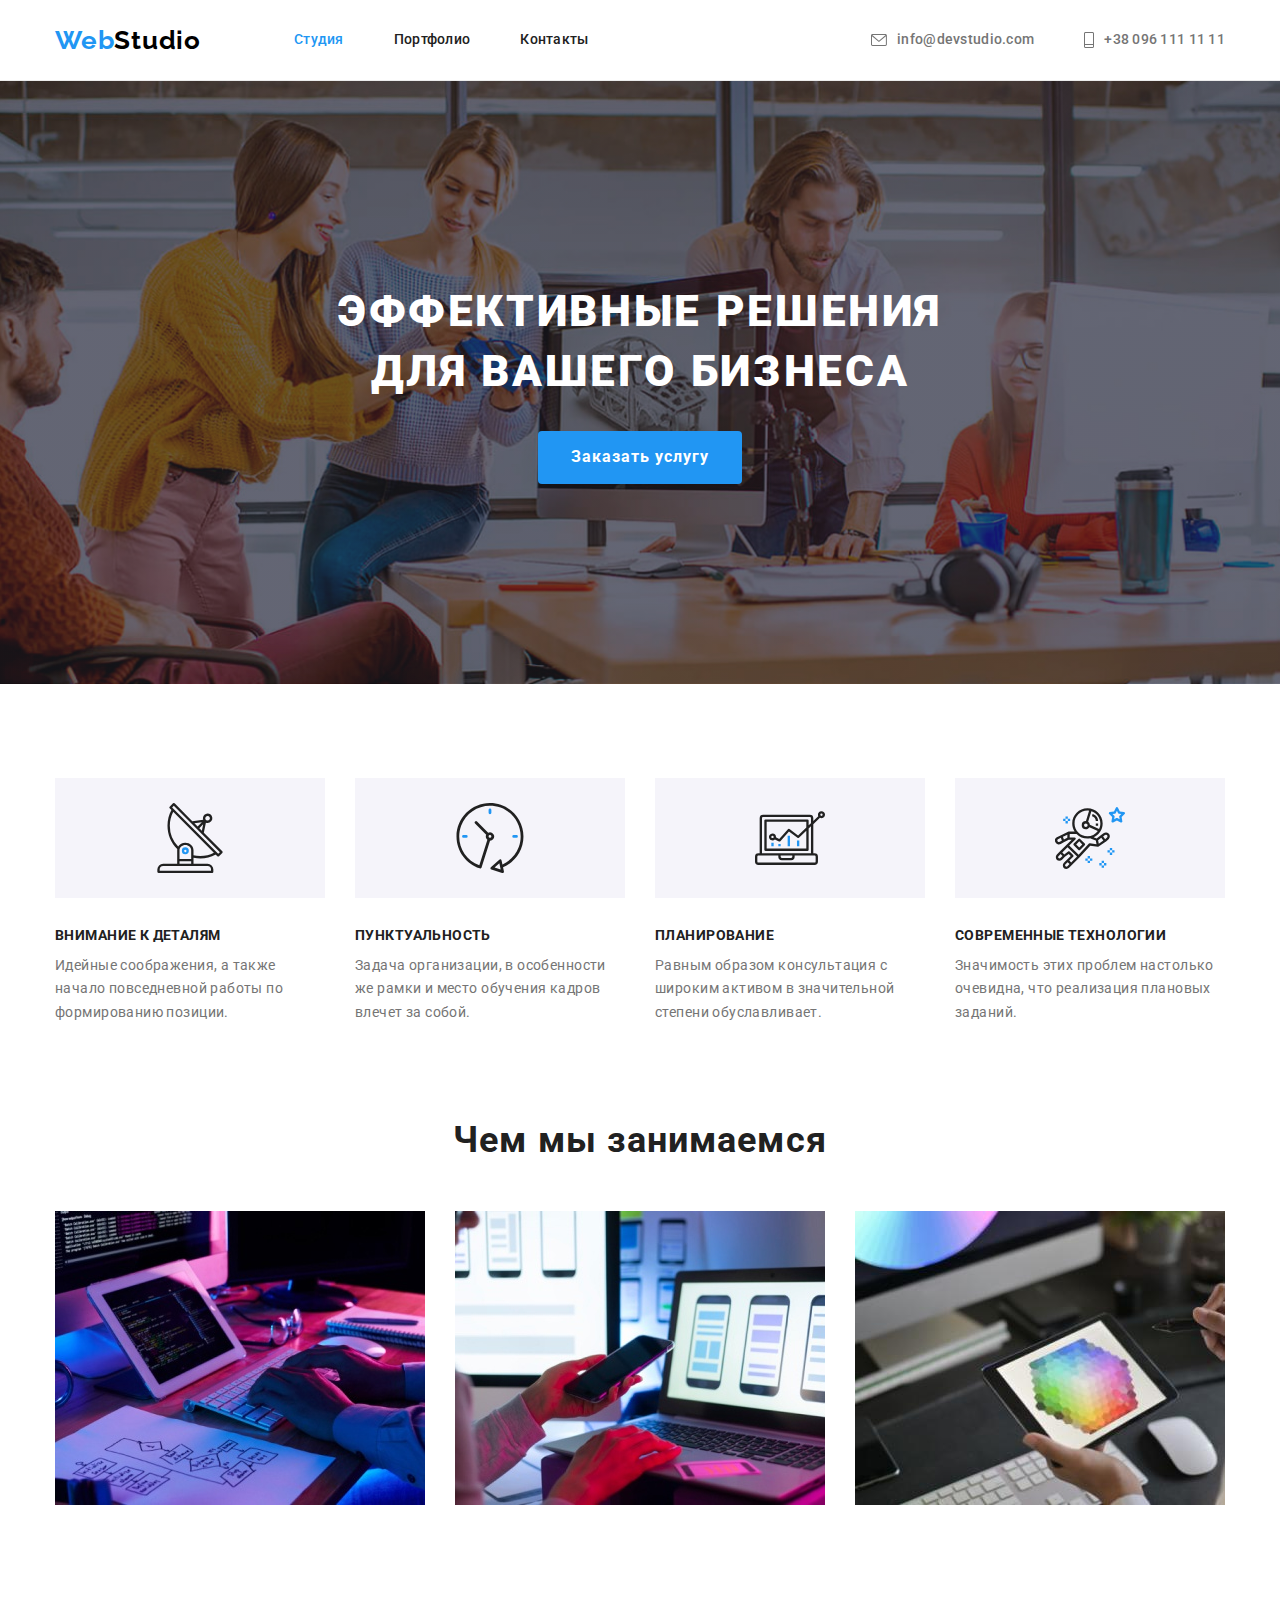
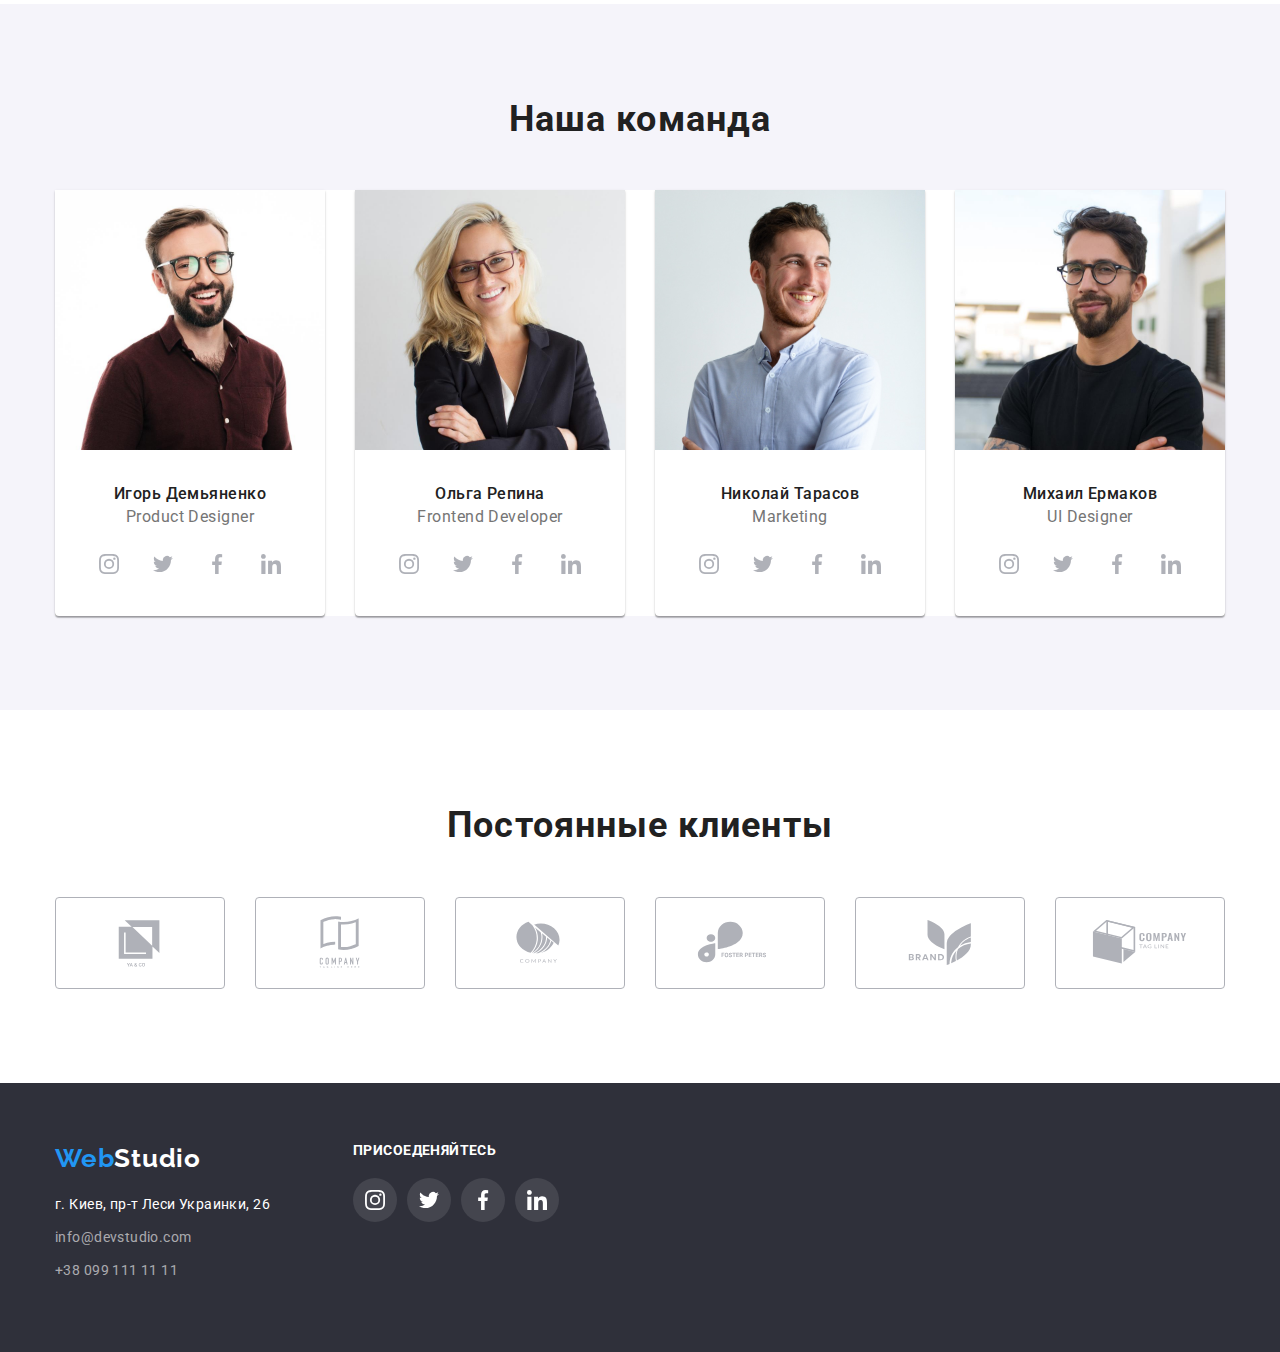
==== index.html @ 8699afa5 "1" ====
<!DOCTYPE html>
<html lang="en">

<head>
    <meta charset="UTF-8">
    <meta http-equiv="X-UA-Compatible" content="IE=edge">
    <meta name="viewport" content="width=device-width, initial-scale=1.0">
    <title>WebStudio</title>
    <link href="https://fonts.googleapis.com/css2?family=Raleway:wght@700&family=Roboto:wght@400;500;700;900&display=swap"
        rel="stylesheet">
        <link rel="stylesheet" href="https://cdnjs.cloudflare.com/ajax/libs/modern-normalize/1.1.0/modern-normalize.min.css">
    <link rel="stylesheet" href="./css/styles.css">
</head>

<body>
    <!--Навигация по сайту-->
    <header class="page-header">
        <div class="container main-nav">
        <nav class="site-nav" >
            <a href="./index.html" class="logo"><span class="logo-blue">Web</span><span class="logo-black">Studio</span></a>
            <ul class="site-nav list" >
                <li class="item"> <a href="./index.html" class="link current" >Студия</a></li>
                <li class="item"> <a href="./portfolio.html" class="link" >Портфолио</a></li>
                <li class="item"> <a href="#" class="link" >Контакты</a></li>
            </ul>
        </nav>
        <ul class="nav list">
            <li class="item"><a  href="mailto:info@devstudio.com" class="contact contacts-icon"><svg width="10" height="16" class="icon ">
                <use href="./images/icons.svg#envelope"></use>
            </svg> info@devstudio.com</a></li>
            <li class="item"><a class="contact contacts-icon" href="tel:+380961111111"><svg  width="16" height="12" class="icon phone">
                <use href="./images/icons.svg#phone"></use>
            </svg>+38 096 111 11 11</a></li>
        </ul>
        </div>
    </header>
    <main>
        <!--Герой-->
        <section class="hero-section">
            <h1 class="hero">Эффективные решения<br/> для вашего бизнеса</h1>
            <button type="button" class="button">Заказать услугу</button>
        </section>


        <section class=" section">
            <div class="container">
            <!--заголовок который будет скрыт <h2> Наши ценности </h2>-->
            <ul class="list values-list">
                <li class="values-item">
                    <div class="trumb">
                        <svg  width="70px" height="70px">
                            <use href="./images/icons.svg#antenna">
                            </use>
                        </svg>
                    </div>
                    <h3 class="values">Внимание к деталям</h3>
                    <p class="values-description">Идейные соображения, а также начало повседневной работы по формированию позиции.</p>
                </li>
                <li class="values-item">
                    <div class="trumb">
                        <svg  width="70" height="70">
                            <use href="./images/icons.svg#clock" ></use>
                        </svg>
                    </div>
                    <h3 class="values">Пунктуальность</h3>
                    <p class="values-description">Задача организации, в особенности же рамки и место обучения кадров влечет за собой.</p>
                </li>
                <li class="values-item">
                    <div class="trumb">
                        <svg  width="70" height="70">
                            <use href="./images/icons.svg#diagram" ></use>
                        </svg>
                    </div>
                    <h3 class="values">Планирование</h3>
                    <p class="values-description">Равным образом консультация с широким активом в значительной степени обуславливает.</p>
                </li>
                <li class="values-item">
                    <div class="trumb">
                        <svg  width="70" height="70">
                            <use href="./images/icons.svg#astronaut"></use>
                        </svg>
                    </div>
                    <h3 class="values">Современные технологии </h3>
                    <p class="values-description">Значимость этих проблем настолько очевидна, что реализация плановых заданий.</p>
                </li>
            </ul>
            </div>
        </section>
        <!--Чем мы занимаемся-->
        <section class="section-list">
            <div class="container">
            <h2 class="section-title">Чем мы занимаемся</h2>
            <ul class="list business">
                <li class="business-list"> <img src="./images/box1.jpg" width="370" alt="Структура проекта"></li>
                <li class="business-list"> <img src="./images/box2.jpg" width="370" alt="Оптимизация"></li>
                <li class="business-list"> <img src="./images/box3.jpg" width="370" alt="Дизайн"></li>
            </ul>
            </div>
        </section>
        <!--Наша команда-->
        <section class="section-team section">
            <div class="container">
<h2 class="section-title">Наша команда</h2>
<ul class="list ouer-team">
    <li class="team-list"><img src="./images/igor.jpg" width="270" alt="Игорь">
       <div class="card-title"><h3 class="team">Игорь Демьяненко</h3>
        <p class="profession">Product Designer</p>
        <div class="links-block">
            <ul class="links-list list">
                <li><a href="#"  class="link-item"><svg width="20" height="20" class="network">
                    <use href="./images/icons.svg#instagram"></use>
                </svg></a></li>
                <li><a href="#" class="link-item"><svg width="20" height="20" class="network">
                    <use href="./images/icons.svg#twitter"></use>
                </svg></a></li>
                <li><a href="#" class="link-item"><svg width="20" height="20"class="network">
                    <use href="./images/icons.svg#facebook"></use>
                </svg></a></li>
                <li><a href="#" class="link-item"><svg width="20" height="20"class="network">
                    <use href="./images/icons.svg#linkedin"></use>
                </svg></a></li>
            </ul>
        </div>
        </div>
    </li>
    <li class="team-list"><img src="./images/olga.jpg" width="270" alt="Ольга">
    <div class="card-title"> <h3 class="team">Ольга Репина</h3>
        <p class="profession">Frontend Developer</p>
        <div class="links-block">
            <ul class="links-list list">
                <li><a href="" class="link-item"><svg width="20" height="20" class="network">
                            <use href="./images/icons.svg#instagram"></use>
                        </svg></a></li>
                <li><a href="" class="link-item"><svg width="20" height="20" class="network">
                            <use href="./images/icons.svg#twitter"></use>
                        </svg></a></li>
                <li><a href="" class="link-item"><svg width="20" height="20" class="network">
                            <use href="./images/icons.svg#facebook"></use>
                        </svg></a></li>
                <li><a href="" class="link-item"><svg width="20" height="20" class="network">
                            <use href="./images/icons.svg#linkedin"></use>
                        </svg></a></li>
            </ul>
        </div>
    </div>
    </li>
    <li class="team-list"><img src="./images/tarasov.jpg" width="270" alt="Николай">
    <div class="card-title"> <h3 class="team">Николай Тарасов</h3>
        <p class="profession">Marketing</p>
        <div class="links-block">
            <ul class="links-list list">
                <li><a href="" class="link-item"><svg width="20" height="20" class="network">
                            <use href="./images/icons.svg#instagram"></use>
                        </svg></a></li>
                <li><a href="" class="link-item"><svg width="20" height="20" class="network">
                            <use href="./images/icons.svg#twitter"></use>
                        </svg></a></li>
                <li><a href="" class="link-item"><svg width="20" height="20" class="network">
                            <use href="./images/icons.svg#facebook"></use>
                        </svg></a></li>
                <li><a href="" class="link-item"><svg width="20" height="20" class="network">
                            <use href="./images/icons.svg#linkedin"></use>
                        </svg></a></li>
            </ul>
        </div>
    </div>
    </li>
    <li class="team-list"><img src="./images/ermakov.jpg" width="270" alt="Михаил">
        <div class="card-title"><h3 class="team">Михаил Ермаков</h3>
        <p class="profession">UI Designer</p>
        <div class="links-block">
            <ul class="links-list list">
                <li><a href="" class="link-item"><svg width="20" height="20" class="network">
                            <use href="./images/icons.svg#instagram"></use>
                        </svg></a></li>
                <li><a href="" class="link-item"><svg width="20" height="20" class="network">
                            <use href="./images/icons.svg#twitter"></use>
                        </svg></a></li>
                <li><a href="" class="link-item"><svg width="20" height="20" class="network">
                            <use href="./images/icons.svg#facebook"></use>
                        </svg></a></li>
                <li><a href="" class="link-item"><svg width="20" height="20" class="network">
                            <use href="./images/icons.svg#linkedin"></use>
                        </svg></a></li>
            </ul>
        </div>
    </div>
    </li>
</ul>
            </div>
           <!--Постоянные клиенты-->
        </section>
        <section class="section">
            <div class="container">
                <h2 class="section-title">Постоянные клиенты</h2>
                <div>
                    <ul class="client-list list">
                        <li><a href="#" class="client-item"><svg width="106" height="60" class="client">
                            <use href="./images/icons.svg#logo-0"></use>
                        </svg></a></li>
                        <li ><a href="#"class="client-item"><svg width="106" height="60" class="client">
                                    <use href="./images/icons.svg#logo-1"></use>
                                </svg></a></li>
                                <li><a href="#" class="client-item"><svg width="106" height="60" class="client">
                                            <use href="./images/icons.svg#logo-2"></use>
                                        </svg></a></li>
                                        <li><a href="#" class="client-item"><svg width="106" height="60" class="client">
                                                    <use href="./images/icons.svg#logo-3"></use>
                                                </svg></a></li>
                                                <li><a href="#" class="client-item"><svg width="106" height="60" class="client">
                                                            <use href="./images/icons.svg#logo-4"></use>
                                                        </svg></a></li>
                                                        <li><a href="#" class="client-item"><svg width="106" height="60" class="client">
                                                                    <use href="./images/icons.svg#logo-5"></use>
                                                                </svg></a></li>
                    </ul>
                </div>
            </div>
        </section>
    </main>
    <!--Футер-->
<footer class="inform-list">
        <div class="container footer-box">
            <div>
            <a href="./index.html" class="logo-footer"><span class="logo-blue">Web</span><span class="logo-white">Studio</span></a>
        <address>
            <ul class="inform list">
                <li class="contact-footer"><a href="#" class="location">г. Киев, пр-т Леси Украинки, 26</a> </li>
                <li class="contact-footer"><a href="mailto:info@example.com" class="contact-info">info@devstudio.com</a></li>
                <li class="contact-footer"><a href="tel:+380991111111" class="contact-info">+38 099 111 11 11</a></li>
            </ul>
        </address>
        </div>
        <div class="join-block">
            <h3 class="join-text">Присоеденяйтесь</h3>

        <ul class="join-list list">
            <li><a href="#" class="join-item"><svg width="20" height="20" class="join-network">
                        <use href="./images/icons.svg#instagram"></use>
                    </svg></a></li>
            <li><a href="#" class="join-item"><svg width="20" height="20" class="join-network">
                        <use href="./images/icons.svg#twitter"></use>
                    </svg></a></li>
            <li><a href="#" class="join-item"><svg width="20" height="20" class="join-network">
                        <use href="./images/icons.svg#facebook"></use>
                    </svg></a></li>
            <li><a href="#" class="join-item"><svg width="20" height="20" class="join-network">
                        <use href="./images/icons.svg#linkedin"></use>
                    </svg></a></li>
        </ul>
        </div>
    </div>
      
    </footer>

</body>

</html>
---- css/styles.css ----
/*Стили для index.html*/

:root {
  --primary-text-color: #757575; /*цвет основного текста*/
  --title-text-color: #212121; /*вторичный цвет заголовка*/
  --accent-color: #2196f3; /*акцент*/
  --white-color: #ffffff; /*белый цвет*/
}

body {
  font-family: Roboto, sans-serif;
  background-color: var(--white-color);
  color: var(--primary-text-color);
}
/*Обнуление отступов заголовков и параграфов*/
h1,
h2,
h3,
p {
  margin-top: 0;
  margin-bottom: 0;
}

/*Логотип*/
.logo {
  margin-right: 93px;
  font-family: Raleway;
  font-weight: bold;
  font-size: 26px;
  line-height: 1.19; /* 31/26=1.19 */
  letter-spacing: 0.03em;
}

.logo-blue {
  color: var(--accent-color);
}
.logo-black {
  color: #000000;
}
.logo-white {
  color: var(--white-color);
}
/*Навигация по сайту*/

.main-nav,
.logo {
  display: flex;
  align-items: center;
}

.link {
  display: block;
  padding-top: 32px;
  padding-bottom: 32px;
  font-weight: 500;

  font-size: 14px;
  line-height: 1.14;
  letter-spacing: 0.02em;
  color: var(--title-text-color);
}

.list {
  padding: 0;
  margin: 0;
  list-style: none;
}

.site-nav a {
  color: var(--title-text-color);
  text-decoration: none;
}
.site-nav {
  display: flex;
  margin: 0 0 0 0;
}
.nav {
  margin-left: auto;
}

.site-nav .item {
  /* background-color: tomato;*/
  margin-right: 50px;
}

.site-nav :last-child {
  margin-right: 0;
}

.nav .item + .item {
  margin-left: 50px;
}

.contact {
  color: var(--primary-text-color);
  font-weight: 500;
  font-size: 14px;
  line-height: 1.14;
  letter-spacing: 0.02em;
  text-decoration: none;
}
.nav {
  display: flex;
}

.link:hover,
.link:focus {
  color: var(--accent-color);
}
.link.current {
  color: var(--accent-color);
}

.contact:hover,
.contact:focus {
  color: var(--accent-color);
  fill: var(--accent-color);
}

.contacts-icon {
  text-align: center;
  justify-content: center;

  fill: var(--primary-text-color);
}
.icon {
  margin-right: 10px;
  width: 16px;
  height: 12px;
}
.phone {
  width: 10px;
  height: 16px;
}

.contacts-icon:hover,
.phone:hover,
.contacts-icon:focus,
.phone:focus {
  fill: var(--accent-color);
}

.nav li a {
  display: flex;

  align-items: center;
}

/*Секция-герой*/
.hero-section {
  background-image: linear-gradient(to right, rgba(47, 48, 58, 0.4), rgba(47, 48, 58, 0.4)),
    url(../images/img-hero.jpg);
  max-width: 1600px;
  margin-left: auto;
  margin-right: auto;
  background-repeat: no-repeat;
  background-position: center;
  background-size: cover;
  padding: 200px 0 200px 0;
  background-color: #2f303a;
}
.hero {
  margin-bottom: 30px;
  font-weight: 900;
  font-size: 44px;
  line-height: 1.37;
  text-align: center;
  text-transform: uppercase;
  letter-spacing: 0.06em;
  color: var(--white-color);
}
/*Главная кнопка*/

.hero-section {
  text-align: center;
}

.button {
  padding: 10px 32px;
  min-width: 200px;

  border: 1px solid transparent;
  border-radius: 4px;
  /*box-shadow: 0px 4px 4px rgba(0, 0, 0, 0.15);*/

  cursor: pointer;
  font-family: Roboto;
  font-style: normal;
  font-weight: bold;
  font-size: 16px;
  line-height: 1.88;
  letter-spacing: 0.06em;
  /*font-family: inherit;*/
  color: var(--white-color);
  background-color: var(--accent-color);
}

/*Наши ценности*/

/*.values-item:nth-child(1)::before {
  background-image: url(../images/antenna1.svg);
}

.values-item:nth-child(2)::before {
  background-image: url(../images/igor.jpg);
}

values-item:nth-child(3)::before {
  background-image: url(../images/igor.jpg);
}

values-item:nth-child(4)::before {
  background-image: url(../images/igor.jpg);
}

.values-item::before {
  display: block;
  content: '';

  height: 120px;
  outline: 1px solid red;
  background-size: contain;
  background-repeat: no-repeat;
  background-position: center;
  background-color: #f5f4fa;
}*/
.trumb {
  display: flex;
  align-items: center;
  justify-content: center;
  width: 270px;
  height: 120px;
  background-color: #f5f4fa;
  margin-bottom: 30px;
}

.values {
  margin-top: 0;
  margin-bottom: 10px;
  font-weight: bold;
  font-size: 14px;
  line-height: 1.14;
  text-transform: uppercase;
  letter-spacing: 0.03em;
  color: var(--title-text-color);
}
.values-description {
  margin-top: 0;
  margin-bottom: 0;
  font-weight: normal;
  font-size: 14px;
  line-height: 1.71;
  letter-spacing: 0.03em;
  color: var(--primary-text-color);
}

.values-list {
  display: flex;
}
.values-list .values-item + .values-item {
  margin-left: 30px;
}
.values-item {
  width: 270px;
}
/*Чем мы занимаемся*/

.section-title {
  margin-bottom: 50px;
  font-weight: bold;
  font-size: 36px;
  line-height: 1.17;
  text-align: center;
  letter-spacing: 0.03em;
  color: var(--title-text-color);
}
.business {
  display: flex;
}
.business .business-list + .business-list {
  margin-left: 30px;
}

/*Наша команда*/

.section-team {
  /* background-color: #f5f4fa;*/
  background-color: #f5f4fa;
}

.team {
  margin-top: 0;
  margin-bottom: 0;
  margin-bottom: 4px;
  text-align: center;
  font-weight: 500;
  font-size: 16px;
  line-height: 1.19;
  letter-spacing: 0.03em;
  color: var(--title-text-color);
}

.profession {
  margin-top: 0;
  margin-bottom: 0;
  text-align: center;
  font-weight: normal;
  font-size: 16px;
  line-height: 1.19;
  letter-spacing: 0.03em;
  color: var(--primary-text-color);
}

.ouer-team {
  display: flex;
  background-color: var(--white-color);
}
.ouer-team .team-list + .team-list {
  margin-left: 30px;
}
.team-list {
  box-shadow: 0px 1px 3px rgba(0, 0, 0, 0.12), 0px 1px 1px rgba(0, 0, 0, 0.14),
    0px 2px 1px rgba(0, 0, 0, 0.2);
  border-radius: 0px 0px 4px 4px;
}
.links-block {
  align-items: center;
  width: 206px;
  height: 44px;
  text-align: center;
  justify-content: center;
  margin: 16px 32px 0px 32px;
}

.links-list {
  display: flex;
  cursor: pointer;
  fill: var(--white-color);
}

.link-item {
  fill: #afb1b8;
  /*fill: #AFB1B8;*/
  display: flex;
  width: 44px;
  height: 44px;
  border-radius: 50%;
  background-color: var(--white-color);
  align-items: center;
  justify-content: center;
}
.links-list li + li {
  margin-left: 10px;
}
.network {
  color: currentColor;
  /*fill: #afb1b8;*/
}
.network:hover,
.network:focus {
  background-color: var(--accent-color);
  fill: var(--white-color);
}
.link-item:hover,
.link-item:focus {
  fill: var(--white-color);
  background-color: var(--accent-color);
}
/*Постоянные клиенты*/
/*.client {
  fill: #afb1b8;
}
.client:hover {
  fill: var(--accent-color);
}*/
.client-list {
  display: flex;
  text-align: center;
  justify-content: center;
}
.client-item {
  display: flex;
  align-items: center;
  justify-content: center;
  width: 170px;
  height: 92px;
  border: 1px solid #afb1b8;
  box-sizing: border-box;
  border-radius: 4px;
  fill: #afb1b8;
}
.client-item:hover,
.client-item:focus {
  fill: var(--accent-color);
  border: 1px solid var(--accent-color);
}

.client-list li + li {
  margin-left: 30px;
}

/*Футер*/
footer {
  background-color: #2f303a;
}
footer a {
  text-decoration: none;
}
address a {
  text-decoration: none;
}
.inform {
  font-style: normal;
}
.contact-info {
  font-weight: 400;
  font-size: 14px;
  line-height: 1.7;
  letter-spacing: 0.03em;
  color: rgba(255, 255, 255, 0.6);
}
.contact-info:hover,
.contact-info:focus {
  color: var(--accent-color);
}

.location {
  font-weight: 400;
  font-size: 14px;
  line-height: 1.7;
  letter-spacing: 0.03em;
  color: var(--white-color);
}
.logo-footer {
  display: block;
  margin-bottom: 20px;
  font-family: Raleway;
  font-weight: bold;
  font-size: 26px;
  line-height: 1.19;
  letter-spacing: 0.03em;
}

.contact-footer {
  margin-bottom: 9px;
}
.inform :last-child {
  padding-bottom: 0;
}
.inform-list {
  padding: 60px 0 60px 0;
}

/*присоединяйтесь*/
.footer-box {
  display: flex;
}
.join-text {
  font-family: Roboto;
  font-style: normal;
  font-weight: bold;
  font-size: 14px;
  line-height: 1.14;
  letter-spacing: 0.03em;
  text-transform: uppercase;

  color: #ffffff;
}

.join-block {
  align-items: center;
  justify-content: center;
  margin: 0 0 95px 83px;
  width: 206px;
  height: 44px;
}

.join-list {
  margin-top: 20px;
  display: flex;
  cursor: pointer;
  fill: var(--white-color);
}

.join-item {
  /*fill: #AFB1B8;*/
  display: flex;
  width: 44px;
  height: 44px;
  border-radius: 50%;
  background-color: var(--white-color);
  align-items: center;
  justify-content: center;
  background: rgba(255, 255, 255, 0.1);
}
.join-item:hover,
.join-item:focus {
  background-color: var(--accent-color);
}
.join-network {
  fill: var(--white-color);
}
.join-list li + li {
  margin-left: 10px;
}
/*.site-nav :last-child {
  margin-right: 0;
}*/

/*/////////////////////////////////////////////*/

/*Стили для portfolio.html*/

/* Page header*/

.page-header {
  border-bottom: 1px solid #ececec;
}

.cursor {
  min-width: 73px;
  text-align: center;
  border: 1px solid transparent;
  border-radius: 4px;

  padding: 6px 22px;

  cursor: pointer;
  font-family: Roboto;
  font-style: normal;
  font-weight: 500;
  font-size: 16px;
  line-height: 1.62;
  text-align: center;
  letter-spacing: 0.03em;
  color: var(--title-text-color);
  background-color: #f5f4fa;
}

/*Портфолио работ*/
.button-list {
  display: flex;
  justify-content: center;
}
.button-list .button-cursor + .button-cursor {
  margin-left: 8px;
}
.button-cursor:hover {
  box-shadow: 0px 3px 1px rgba(0, 0, 0, 0.1), 0px 1px 2px rgba(0, 0, 0, 0.08),
    0px 2px 2px rgba(0, 0, 0, 0.12);
  border-radius: 4px;
}
.main-buttons {
  margin-bottom: 50px;
}

.cursor:hover,
.cursor:focus {
  color: var(--white-color);
  background-color: var(--accent-color);
}

.project {
  margin-bottom: 4px;
  font-style: normal;
  font-weight: 700;
  font-size: 18px;
  line-height: 2;
  letter-spacing: 0.06em;
  color: var(--title-text-color);
}
.project-title {
  font-style: normal;
  font-weight: 400;
  font-size: 16px;
  line-height: 1.9;
  letter-spacing: 0.03em;
  color: var(--primary-text-color);
}

.portfolio-list {
  display: flex;
  flex-wrap: wrap;
}
.flex-element {
  margin-right: 30px;
  margin-bottom: 30px;
  width: 370px;
  border: 1px solid #eeeeee;
  box-sizing: border-box;
}

.flex-element:hover {
  border: 1px solid #eeeeee;
  box-sizing: border-box;
  box-shadow: 0px 1px 1px rgba(0, 0, 0, 0.12), 0px 4px 4px rgba(0, 0, 0, 0.06),
    1px 4px 6px rgba(0, 0, 0, 0.16);
}
.flex-element:nth-child(3n) {
  margin-right: 0;
}
.filter-card {
  padding: 20px 24px;
}
/*Альернатива*/
/*.flex-element:not(nth-last-child(-n + 3)){
  margin-right: 30px;}*/

.flex-element:nth-last-child(-n + 3) {
  margin-bottom: 0;
}

.container {
  width: 1200px;
  padding: 0 15px;
  margin-top: 0;
  margin-bottom: 0;
  margin-left: auto;
  margin-right: auto;
}

.button-list {
  justify-content: center;
}
.section {
  padding-bottom: 94px;
  padding-top: 94px;
}
.section-list {
  padding-bottom: 94px;
}

.card-title {
  padding: 30px 0 30px 0;
}
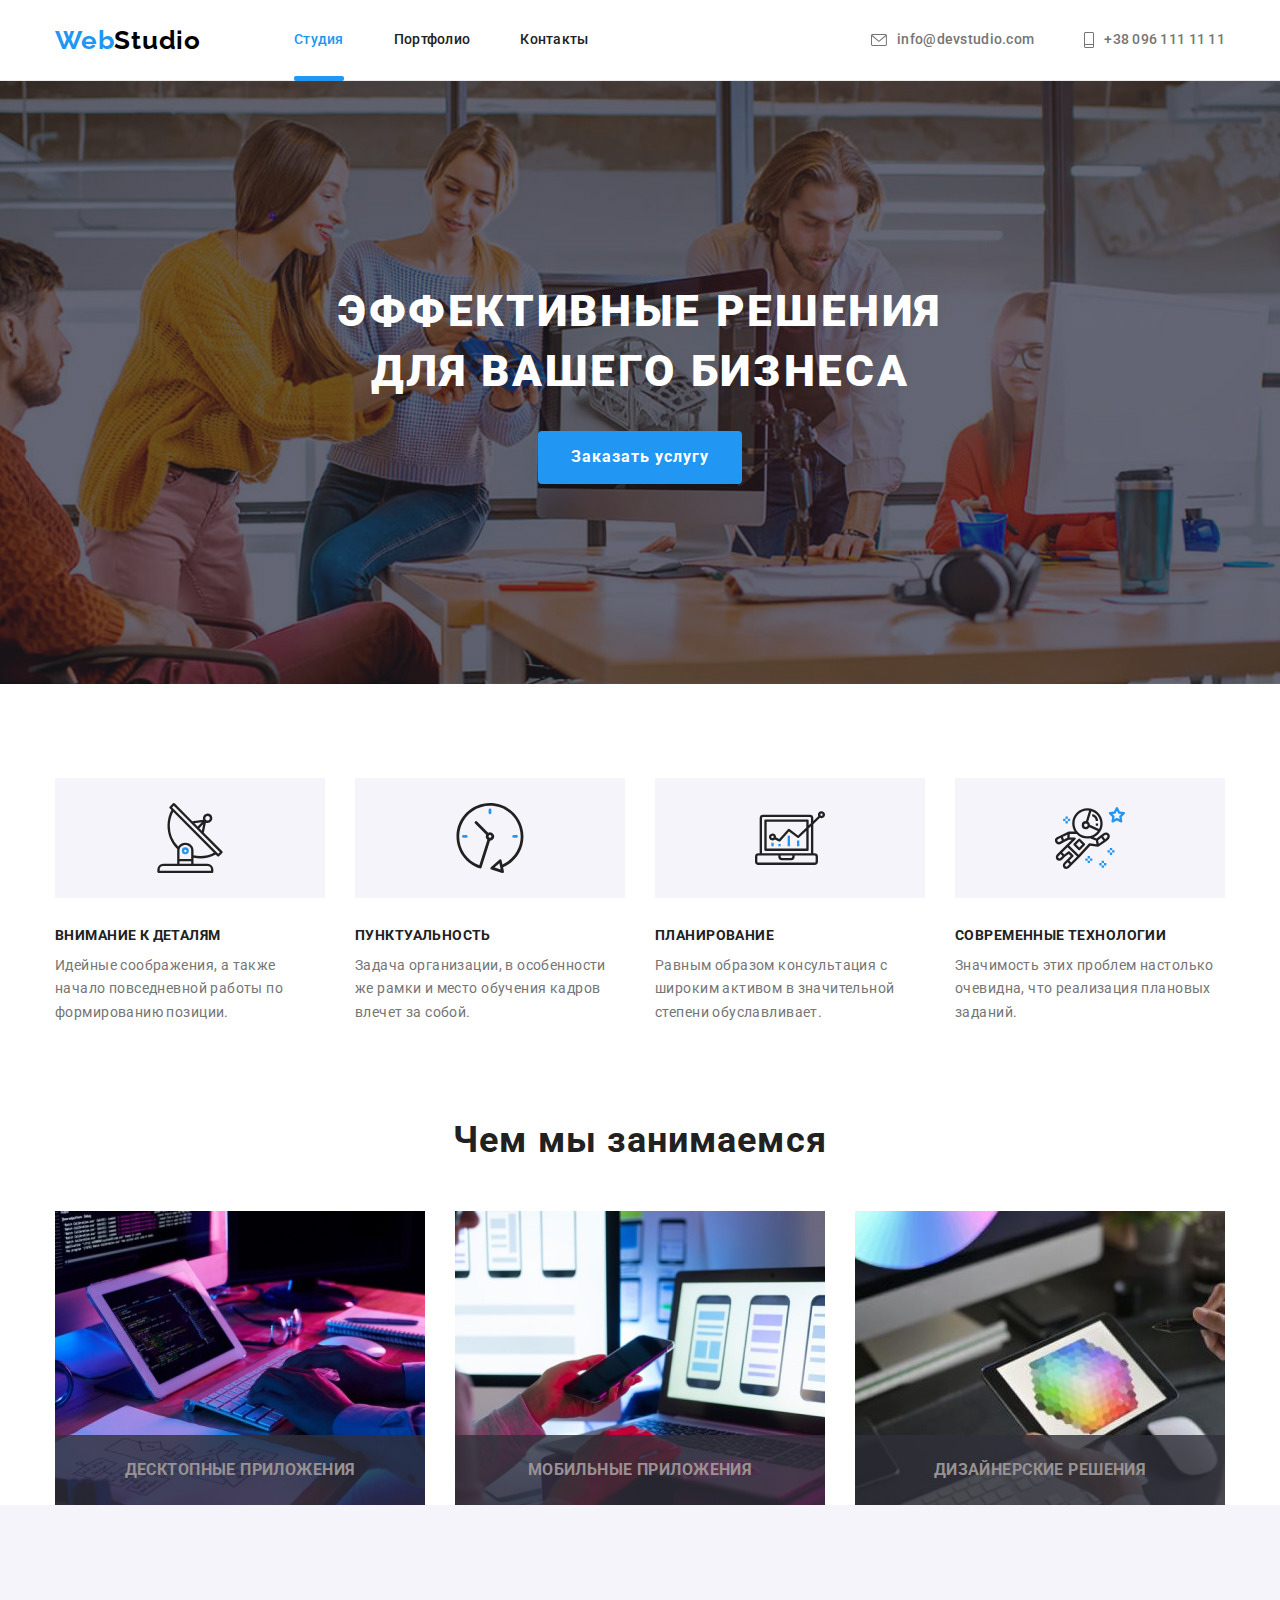
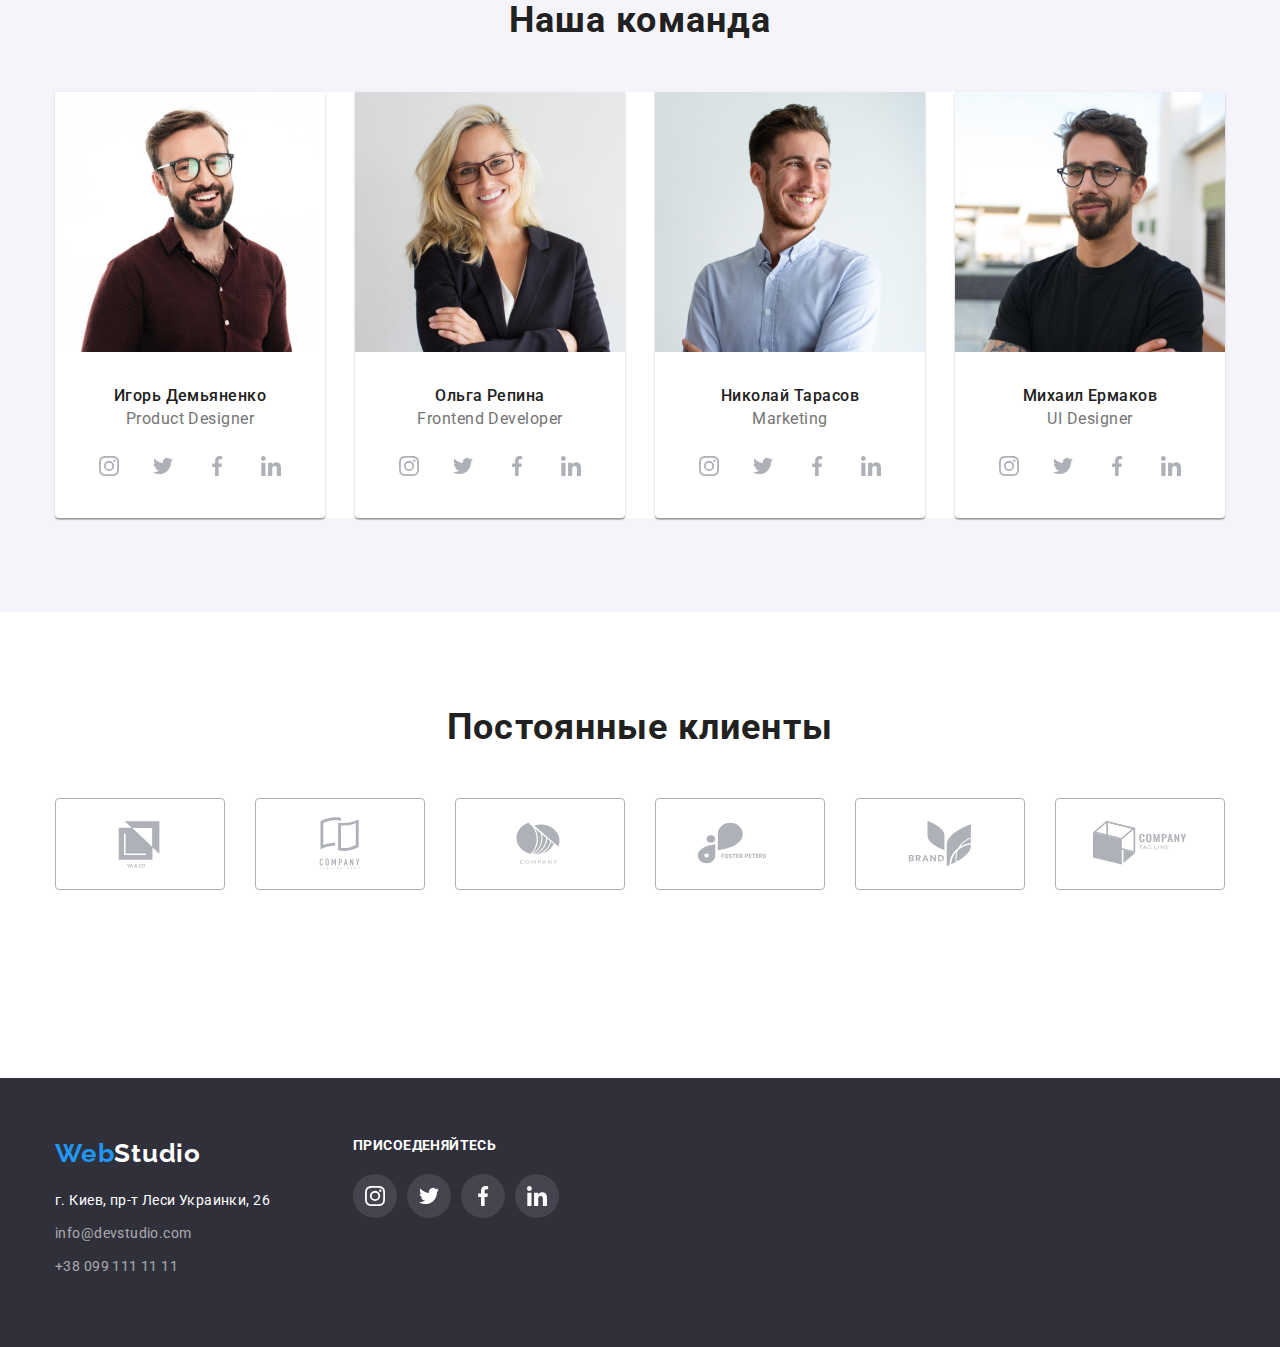
==== commit b370712f: "2" ====
--- a/index.html
+++ b/index.html
@@ -38,7 +38,7 @@
         <!--Герой-->
         <section class="hero-section">
             <h1 class="hero">Эффективные решения<br/> для вашего бизнеса</h1>
-            <button type="button" class="button">Заказать услугу</button>
+            <button data-modal-open type="button" class="button">Заказать услугу</button>
         </section>
 
 
@@ -86,17 +86,35 @@
             </ul>
             </div>
         </section>
-        <!--Чем мы занимаемся-->
-        <section class="section-list">
-            <div class="container">
+    <!--Чем мы занимаемся-->
+    <section class="section-list">
+        <div class="container">
             <h2 class="section-title">Чем мы занимаемся</h2>
             <ul class="list business">
-                <li class="business-list"> <img src="./images/box1.jpg" width="370" alt="Структура проекта"></li>
-                <li class="business-list"> <img src="./images/box2.jpg" width="370" alt="Оптимизация"></li>
-                <li class="business-list"> <img src="./images/box3.jpg" width="370" alt="Дизайн"></li>
-            </ul>
-            </div>
-        </section>
+                <li class="business-list">
+                    <div class="business-actions"> <a href="#"><img src="./images/box1.jpg" width="370"
+                                alt="Структура проекта">
+                            <div class="actions">
+                                <h3>Десктопные приложения</h3>
+                            </div>
+                        </a></div>
+                </li>
+                <li class="business-list">
+                    <div class="business-actions"> <a href="#"><img src="./images/box2.jpg" width="370" alt="Оптимизация">
+                            <div class="actions">
+                                <h3>Мобильные приложения</h3>
+                            </div>
+                        </a></div>
+                </li>
+                <li class="business-list">
+                    <div class="business-actions"> <a href="#"><img src="./images/box3.jpg" width="370" alt="Дизайн">
+                            <div class="actions">
+                                <h3>Дизайнерские решения</h3>
+                            </div>
+                        </a></div>
+                </li>
+            </ul>
+        </div>
         <!--Наша команда-->
         <section class="section-team section">
             <div class="container">
@@ -252,7 +270,14 @@
     </div>
       
     </footer>
-
+<div class="backdrop is-hidden" data-modal>
+    <div class="modal">
+        <button data-modal-close type="button" class="close-btn"><svg width="18" height="18" >
+            <use href="./images/icons.svg#close-black"></use>
+        </svg></button>
+    </div>
+</div>
+<script src="./js/modal.js"></script>
 </body>
 
 </html>--- a/css/styles.css
+++ b/css/styles.css
@@ -49,6 +49,7 @@
 }
 
 .link {
+  position: relative;
   display: block;
   padding-top: 32px;
   padding-bottom: 32px;
@@ -98,6 +99,9 @@
   line-height: 1.14;
   letter-spacing: 0.02em;
   text-decoration: none;
+  transition-property: color;
+  transition-duration: 250ms;
+  transition-timing-function: cubic-bezier(0.4, 0, 0.2, 1);
 }
 .nav {
   display: flex;
@@ -109,6 +113,17 @@
 }
 .link.current {
   color: var(--accent-color);
+}
+.current::after {
+  position: absolute;
+  display: block;
+  content: '';
+  left: 0;
+  bottom: -1px;
+  width: 100%;
+  height: 5px;
+  background-color: var(--accent-color);
+  border-radius: 2px;
 }
 
 .contact:hover,
@@ -171,6 +186,48 @@
 }
 /*Главная кнопка*/
 
+.backdrop {
+  position: fixed;
+  top: 0;
+  left: 0;
+  width: 100%;
+  height: 100%;
+  background-color: rgba(0, 0, 0, 0.2);
+  opacity: 1;
+  transition: opacity 250ms cubic-bezier(0.4, 0, 0.2, 1);
+}
+.is-hidden {
+  opacity: 0;
+  pointer-events: none;
+}
+
+.modal {
+  position: absolute;
+  top: 50%;
+  left: 50%;
+  transform: translate(-50%, -50%);
+  min-width: 528px;
+  min-height: 581px;
+
+  background-color: var(--white-color);
+}
+.close-btn {
+  position: absolute;
+  display: flex;
+  margin: 20px 8px 0 0;
+  justify-content: center;
+  align-items: center;
+  border-radius: 50%;
+  width: 30px;
+  height: 30px;
+  top: 8px;
+  right: 8px;
+  background: #ffffff;
+  border: 1px solid rgba(0, 0, 0, 0.1);
+  box-sizing: border-box;
+  cursor: pointer;
+}
+
 .hero-section {
   text-align: center;
 }
@@ -281,6 +338,29 @@
   margin-left: 30px;
 }
 
+.business-actions {
+  position: relative;
+}
+.business-actions img {
+  display: block;
+}
+.actions {
+  position: absolute;
+  bottom: 0;
+  width: 100%;
+  background: rgba(47, 48, 58, 0.8);
+  font-size: 14px;
+  line-height: 16px;
+  text-align: center;
+  letter-spacing: 0.03em;
+  text-transform: uppercase;
+  justify-content: center;
+  display: flex;
+  align-items: center;
+  padding: 27px 0 27px 0;
+  color: #999292;
+}
+
 /*Наша команда*/
 
 .section-team {
@@ -340,7 +420,6 @@
 
 .link-item {
   fill: #afb1b8;
-  /*fill: #AFB1B8;*/
   display: flex;
   width: 44px;
   height: 44px;
@@ -348,7 +427,12 @@
   background-color: var(--white-color);
   align-items: center;
   justify-content: center;
-}
+
+  transition-property: background-color;
+  transition-duration: 250ms;
+  transition-timing-function: cubic-bezier(0.4, 0, 0.2, 1);
+}
+
 .links-list li + li {
   margin-left: 10px;
 }
@@ -388,6 +472,9 @@
   box-sizing: border-box;
   border-radius: 4px;
   fill: #afb1b8;
+  transition-property: fill;
+  transition-duration: 250ms;
+  transition-timing-function: cubic-bezier(0.4, 0, 0.2, 1);
 }
 .client-item:hover,
 .client-item:focus {
@@ -418,6 +505,9 @@
   line-height: 1.7;
   letter-spacing: 0.03em;
   color: rgba(255, 255, 255, 0.6);
+  transition-property: color;
+  transition-duration: 250ms;
+  transition-timing-function: cubic-bezier(0.4, 0, 0.2, 1);
 }
 .contact-info:hover,
 .contact-info:focus {
@@ -492,7 +582,12 @@
   align-items: center;
   justify-content: center;
   background: rgba(255, 255, 255, 0.1);
-}
+
+  transition-property: background-color;
+  transition-duration: 250ms;
+  transition-timing-function: cubic-bezier(0.4, 0, 0.2, 1);
+}
+
 .join-item:hover,
 .join-item:focus {
   background-color: var(--accent-color);
@@ -535,6 +630,8 @@
   letter-spacing: 0.03em;
   color: var(--title-text-color);
   background-color: #f5f4fa;
+
+  transition: 250ms cubic-bezier(0.4, 0, 0.2, 1);
 }
 
 /*Портфолио работ*/
@@ -558,6 +655,9 @@
 .cursor:focus {
   color: var(--white-color);
   background-color: var(--accent-color);
+  box-shadow: 0px 3px 1px rgba(0, 0, 0, 0.1), 0px 1px 2px rgba(0, 0, 0, 0.08),
+    0px 2px 2px rgba(0, 0, 0, 0.12);
+  border-radius: 4px;
 }
 
 .project {
@@ -590,6 +690,35 @@
   box-sizing: border-box;
 }
 
+.flex-element:hover .overlay,
+.flex-element a:focus .overlay {
+  opacity: 1;
+}
+
+.thumb {
+  position: relative;
+  overflow: hidden;
+}
+
+.overlay {
+  top: 0;
+  position: absolute;
+  padding: 71px 24px 55px 24px;
+  width: 100%;
+  height: 100%;
+  opacity: 0;
+  font-size: 18px;
+  line-height: 1.56;
+  letter-spacing: 0.03em;
+  background: rgba(33, 150, 243, 0.9);
+  transform: translateY(100%);
+  transition: transform 250ms cubic-bezier(0.4, 0, 0.2, 1);
+  color: var(--white-color);
+}
+.flex-element:hover .overlay {
+  transform: translateY(0);
+}
+
 .flex-element:hover {
   border: 1px solid #eeeeee;
   box-sizing: border-box;
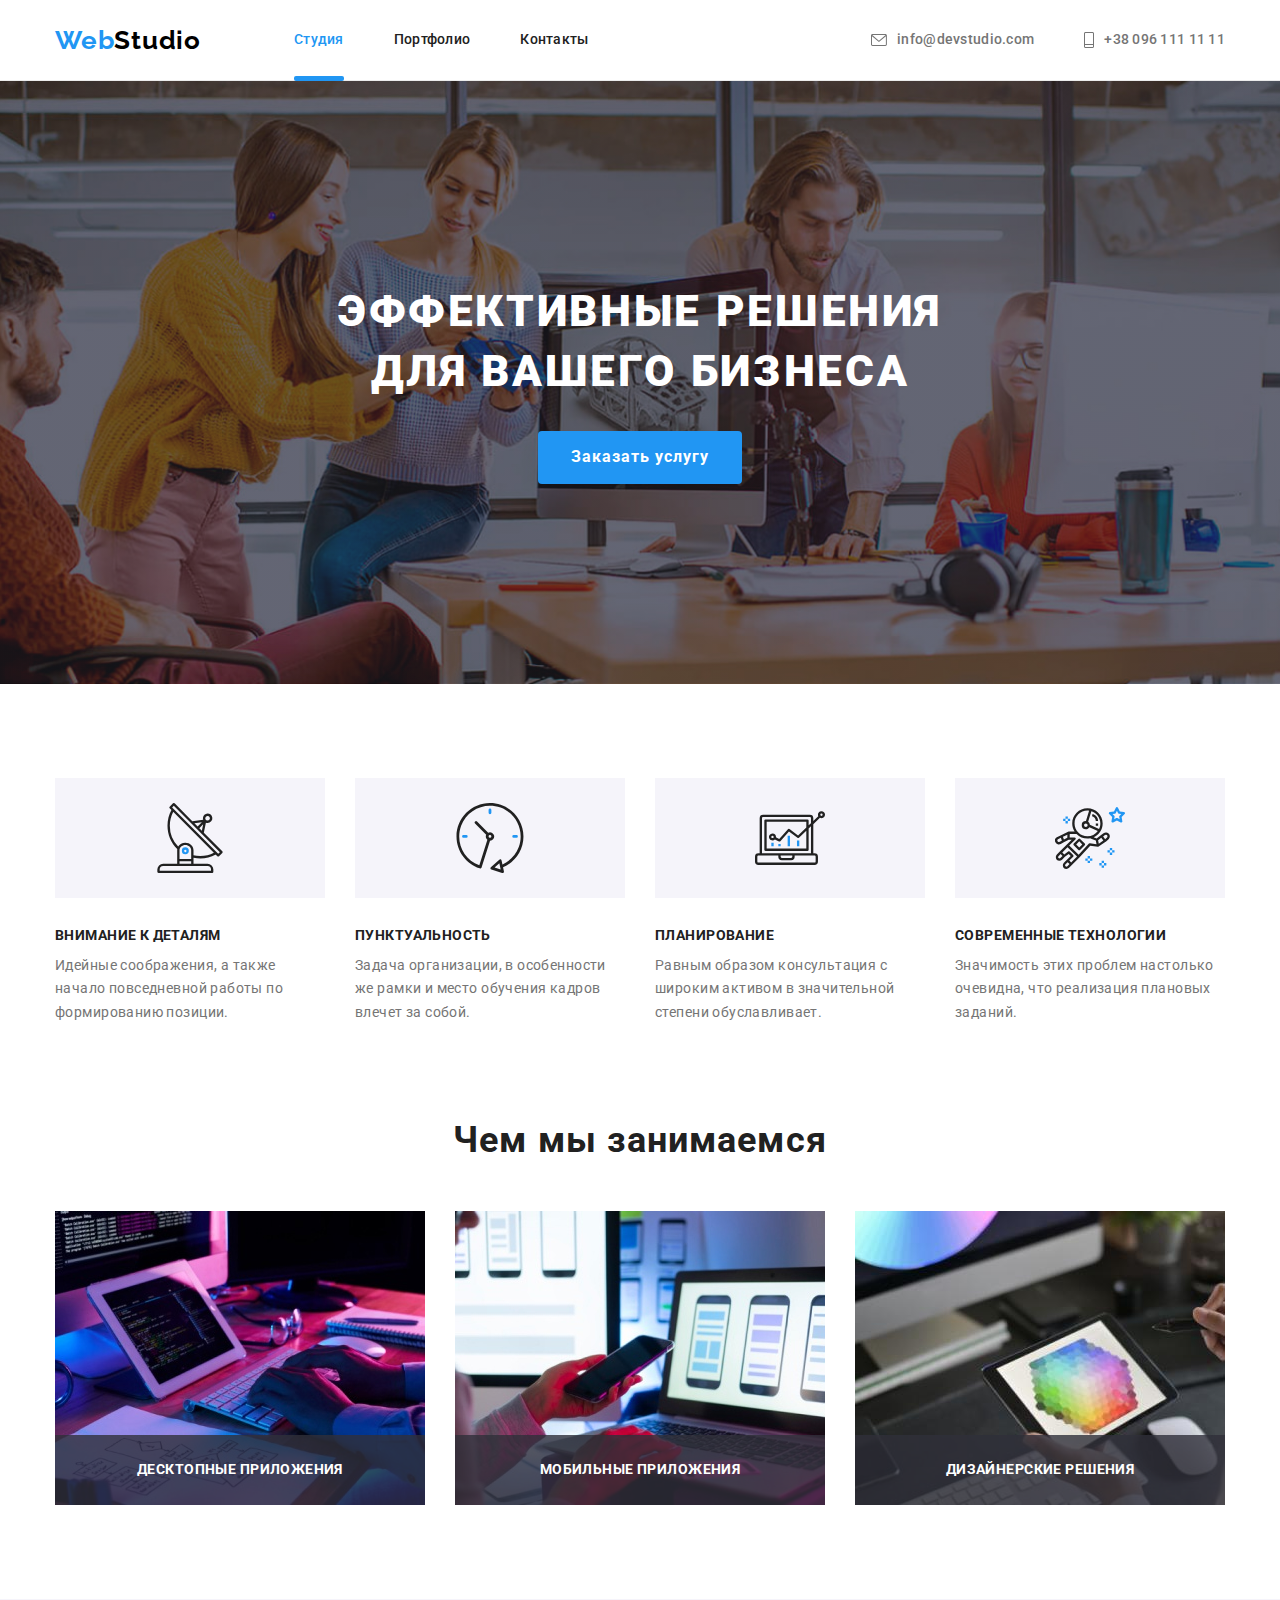
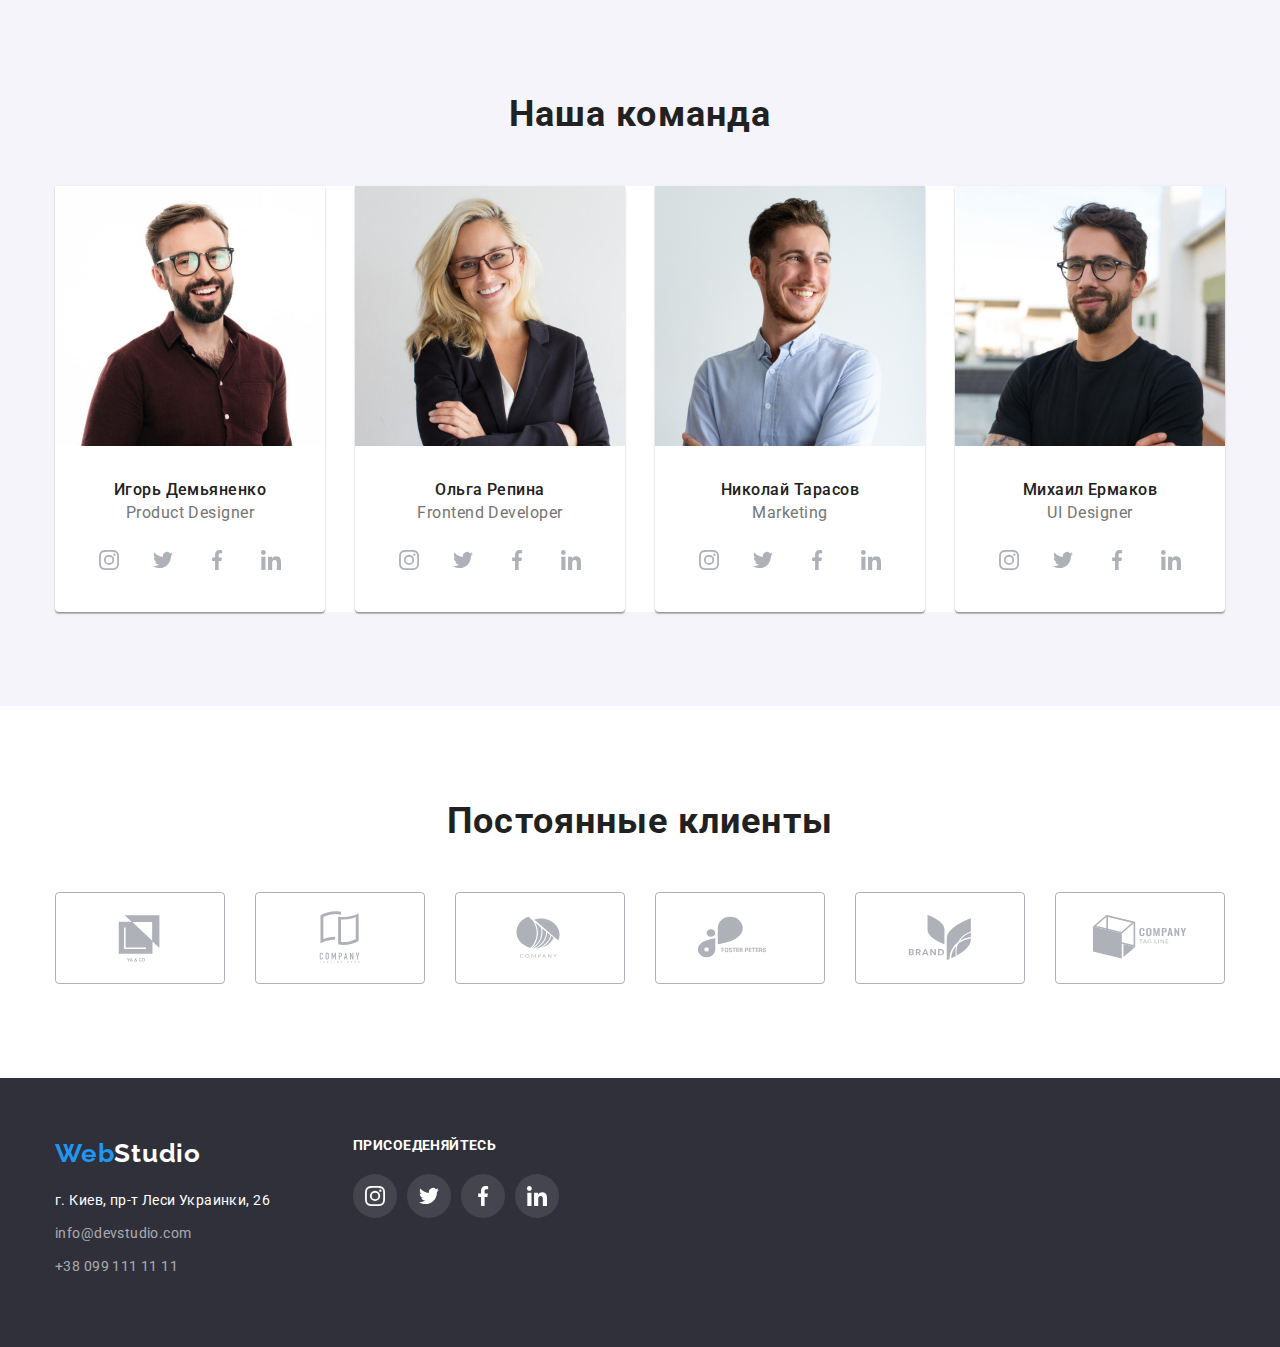
==== commit 7662f4bf: "2" ====
--- a/index.html
+++ b/index.html
@@ -1,283 +1,430 @@
 <!DOCTYPE html>
 <html lang="en">
+  <head>
+    <meta charset="UTF-8" />
+    <meta http-equiv="X-UA-Compatible" content="IE=edge" />
+    <meta name="viewport" content="width=device-width, initial-scale=1.0" />
+    <title>WebStudio</title>
+    <link
+      href="https://fonts.googleapis.com/css2?family=Raleway:wght@700&family=Roboto:wght@400;500;700;900&display=swap"
+      rel="stylesheet"
+    />
+    <link
+      rel="stylesheet"
+      href="https://cdnjs.cloudflare.com/ajax/libs/modern-normalize/1.1.0/modern-normalize.min.css"
+    />
+    <link rel="stylesheet" href="./css/styles.css" />
+  </head>
 
-<head>
-    <meta charset="UTF-8">
-    <meta http-equiv="X-UA-Compatible" content="IE=edge">
-    <meta name="viewport" content="width=device-width, initial-scale=1.0">
-    <title>WebStudio</title>
-    <link href="https://fonts.googleapis.com/css2?family=Raleway:wght@700&family=Roboto:wght@400;500;700;900&display=swap"
-        rel="stylesheet">
-        <link rel="stylesheet" href="https://cdnjs.cloudflare.com/ajax/libs/modern-normalize/1.1.0/modern-normalize.min.css">
-    <link rel="stylesheet" href="./css/styles.css">
-</head>
-
-<body>
+  <body>
     <!--Навигация по сайту-->
     <header class="page-header">
-        <div class="container main-nav">
-        <nav class="site-nav" >
-            <a href="./index.html" class="logo"><span class="logo-blue">Web</span><span class="logo-black">Studio</span></a>
-            <ul class="site-nav list" >
-                <li class="item"> <a href="./index.html" class="link current" >Студия</a></li>
-                <li class="item"> <a href="./portfolio.html" class="link" >Портфолио</a></li>
-                <li class="item"> <a href="#" class="link" >Контакты</a></li>
-            </ul>
+      <div class="container main-nav">
+        <nav class="site-nav">
+          <a href="./index.html" class="logo"
+            ><span class="logo-blue">Web</span
+            ><span class="logo-black">Studio</span></a
+          >
+          <ul class="site-nav list">
+            <li class="item">
+              <a href="./index.html" class="link current">Студия</a>
+            </li>
+            <li class="item">
+              <a href="./portfolio.html" class="link">Портфолио</a>
+            </li>
+            <li class="item"><a href="#" class="link">Контакты</a></li>
+          </ul>
         </nav>
         <ul class="nav list">
-            <li class="item"><a  href="mailto:info@devstudio.com" class="contact contacts-icon"><svg width="10" height="16" class="icon ">
+          <li class="item">
+            <a href="mailto:info@devstudio.com" class="contact contacts-icon"
+              ><svg width="10" height="16" class="icon">
                 <use href="./images/icons.svg#envelope"></use>
-            </svg> info@devstudio.com</a></li>
-            <li class="item"><a class="contact contacts-icon" href="tel:+380961111111"><svg  width="16" height="12" class="icon phone">
-                <use href="./images/icons.svg#phone"></use>
-            </svg>+38 096 111 11 11</a></li>
+              </svg>
+              info@devstudio.com</a
+            >
+          </li>
+          <li class="item">
+            <a class="contact contacts-icon" href="tel:+380961111111"
+              ><svg width="16" height="12" class="icon phone">
+                <use href="./images/icons.svg#phone"></use></svg
+              >+38 096 111 11 11</a
+            >
+          </li>
         </ul>
-        </div>
+      </div>
     </header>
     <main>
-        <!--Герой-->
-        <section class="hero-section">
-            <h1 class="hero">Эффективные решения<br/> для вашего бизнеса</h1>
-            <button data-modal-open type="button" class="button">Заказать услугу</button>
-        </section>
+      <!--Герой-->
+      <section class="hero-section">
+        <h1 class="hero">
+          Эффективные решения <br />
+          для вашего бизнеса
+        </h1>
+        <button data-modal-open type="button" class="button">
+          Заказать услугу
+        </button>
+      </section>
 
-
-        <section class=" section">
-            <div class="container">
-            <!--заголовок который будет скрыт <h2> Наши ценности </h2>-->
-            <ul class="list values-list">
-                <li class="values-item">
-                    <div class="trumb">
-                        <svg  width="70px" height="70px">
-                            <use href="./images/icons.svg#antenna">
-                            </use>
-                        </svg>
-                    </div>
-                    <h3 class="values">Внимание к деталям</h3>
-                    <p class="values-description">Идейные соображения, а также начало повседневной работы по формированию позиции.</p>
-                </li>
-                <li class="values-item">
-                    <div class="trumb">
-                        <svg  width="70" height="70">
-                            <use href="./images/icons.svg#clock" ></use>
-                        </svg>
-                    </div>
-                    <h3 class="values">Пунктуальность</h3>
-                    <p class="values-description">Задача организации, в особенности же рамки и место обучения кадров влечет за собой.</p>
-                </li>
-                <li class="values-item">
-                    <div class="trumb">
-                        <svg  width="70" height="70">
-                            <use href="./images/icons.svg#diagram" ></use>
-                        </svg>
-                    </div>
-                    <h3 class="values">Планирование</h3>
-                    <p class="values-description">Равным образом консультация с широким активом в значительной степени обуславливает.</p>
-                </li>
-                <li class="values-item">
-                    <div class="trumb">
-                        <svg  width="70" height="70">
-                            <use href="./images/icons.svg#astronaut"></use>
-                        </svg>
-                    </div>
-                    <h3 class="values">Современные технологии </h3>
-                    <p class="values-description">Значимость этих проблем настолько очевидна, что реализация плановых заданий.</p>
-                </li>
+      <section class="section">
+        <div class="container">
+          <!--заголовок который будет скрыт <h2> Наши ценности </h2>-->
+          <ul class="list values-list">
+            <li class="values-item">
+              <div class="trumb">
+                <svg width="70px" height="70px">
+                  <use href="./images/icons.svg#antenna"></use>
+                </svg>
+              </div>
+              <h3 class="values">Внимание к деталям</h3>
+              <p class="values-description">
+                Идейные соображения, а также начало повседневной работы по
+                формированию позиции.
+              </p>
+            </li>
+            <li class="values-item">
+              <div class="trumb">
+                <svg width="70" height="70">
+                  <use href="./images/icons.svg#clock"></use>
+                </svg>
+              </div>
+              <h3 class="values">Пунктуальность</h3>
+              <p class="values-description">
+                Задача организации, в особенности же рамки и место обучения
+                кадров влечет за собой.
+              </p>
+            </li>
+            <li class="values-item">
+              <div class="trumb">
+                <svg width="70" height="70">
+                  <use href="./images/icons.svg#diagram"></use>
+                </svg>
+              </div>
+              <h3 class="values">Планирование</h3>
+              <p class="values-description">
+                Равным образом консультация с широким активом в значительной
+                степени обуславливает.
+              </p>
+            </li>
+            <li class="values-item">
+              <div class="trumb">
+                <svg width="70" height="70">
+                  <use href="./images/icons.svg#astronaut"></use>
+                </svg>
+              </div>
+              <h3 class="values">Современные технологии</h3>
+              <p class="values-description">
+                Значимость этих проблем настолько очевидна, что реализация
+                плановых заданий.
+              </p>
+            </li>
+          </ul>
+        </div>
+      </section>
+      <!--Чем мы занимаемся-->
+      <section class="section-list">
+        <div class="container">
+          <h2 class="section-title">Чем мы занимаемся</h2>
+          <ul class="list business">
+            <li class="business-list">
+              <div class="business-actions">
+                <a href="#"
+                  ><img
+                    src="./images/box1.jpg"
+                    width="370"
+                    alt="Структура проекта"
+                  />
+                  <div class="actions">
+                    <h3>Десктопные приложения</h3>
+                  </div>
+                </a>
+              </div>
+            </li>
+            <li class="business-list">
+              <div class="business-actions">
+                <a href="#"
+                  ><img src="./images/box2.jpg" width="370" alt="Оптимизация" />
+                  <div class="actions">
+                    <h3>Мобильные приложения</h3>
+                  </div>
+                </a>
+              </div>
+            </li>
+            <li class="business-list">
+              <div class="business-actions">
+                <a href="#"
+                  ><img src="./images/box3.jpg" width="370" alt="Дизайн" />
+                  <div class="actions">
+                    <h3>Дизайнерские решения</h3>
+                  </div>
+                </a>
+              </div>
+            </li>
+          </ul>
+        </div>
+      </section>
+      <!--Наша команда-->
+      <section class="section-team section">
+        <div class="container">
+          <h2 class="section-title">Наша команда</h2>
+          <ul class="list ouer-team">
+            <li class="team-list">
+              <img src="./images/igor.jpg" width="270" alt="Игорь" />
+              <div class="card-title">
+                <h3 class="team">Игорь Демьяненко</h3>
+                <p class="profession">Product Designer</p>
+                <div class="links-block">
+                  <ul class="links-list list">
+                    <li>
+                      <a href="#" class="link-item"
+                        ><svg width="20" height="20" class="network">
+                          <use href="./images/icons.svg#instagram"></use></svg
+                      ></a>
+                    </li>
+                    <li>
+                      <a href="#" class="link-item"
+                        ><svg width="20" height="20" class="network">
+                          <use href="./images/icons.svg#twitter"></use></svg
+                      ></a>
+                    </li>
+                    <li>
+                      <a href="#" class="link-item"
+                        ><svg width="20" height="20" class="network">
+                          <use href="./images/icons.svg#facebook"></use></svg
+                      ></a>
+                    </li>
+                    <li>
+                      <a href="#" class="link-item"
+                        ><svg width="20" height="20" class="network">
+                          <use href="./images/icons.svg#linkedin"></use></svg
+                      ></a>
+                    </li>
+                  </ul>
+                </div>
+              </div>
+            </li>
+            <li class="team-list">
+              <img src="./images/olga.jpg" width="270" alt="Ольга" />
+              <div class="card-title">
+                <h3 class="team">Ольга Репина</h3>
+                <p class="profession">Frontend Developer</p>
+                <div class="links-block">
+                  <ul class="links-list list">
+                    <li>
+                      <a href="" class="link-item"
+                        ><svg width="20" height="20" class="network">
+                          <use href="./images/icons.svg#instagram"></use></svg
+                      ></a>
+                    </li>
+                    <li>
+                      <a href="" class="link-item"
+                        ><svg width="20" height="20" class="network">
+                          <use href="./images/icons.svg#twitter"></use></svg
+                      ></a>
+                    </li>
+                    <li>
+                      <a href="" class="link-item"
+                        ><svg width="20" height="20" class="network">
+                          <use href="./images/icons.svg#facebook"></use></svg
+                      ></a>
+                    </li>
+                    <li>
+                      <a href="" class="link-item"
+                        ><svg width="20" height="20" class="network">
+                          <use href="./images/icons.svg#linkedin"></use></svg
+                      ></a>
+                    </li>
+                  </ul>
+                </div>
+              </div>
+            </li>
+            <li class="team-list">
+              <img src="./images/tarasov.jpg" width="270" alt="Николай" />
+              <div class="card-title">
+                <h3 class="team">Николай Тарасов</h3>
+                <p class="profession">Marketing</p>
+                <div class="links-block">
+                  <ul class="links-list list">
+                    <li>
+                      <a href="" class="link-item"
+                        ><svg width="20" height="20" class="network">
+                          <use href="./images/icons.svg#instagram"></use></svg
+                      ></a>
+                    </li>
+                    <li>
+                      <a href="" class="link-item"
+                        ><svg width="20" height="20" class="network">
+                          <use href="./images/icons.svg#twitter"></use></svg
+                      ></a>
+                    </li>
+                    <li>
+                      <a href="" class="link-item"
+                        ><svg width="20" height="20" class="network">
+                          <use href="./images/icons.svg#facebook"></use></svg
+                      ></a>
+                    </li>
+                    <li>
+                      <a href="" class="link-item"
+                        ><svg width="20" height="20" class="network">
+                          <use href="./images/icons.svg#linkedin"></use></svg
+                      ></a>
+                    </li>
+                  </ul>
+                </div>
+              </div>
+            </li>
+            <li class="team-list">
+              <img src="./images/ermakov.jpg" width="270" alt="Михаил" />
+              <div class="card-title">
+                <h3 class="team">Михаил Ермаков</h3>
+                <p class="profession">UI Designer</p>
+                <div class="links-block">
+                  <ul class="links-list list">
+                    <li>
+                      <a href="" class="link-item"
+                        ><svg width="20" height="20" class="network">
+                          <use href="./images/icons.svg#instagram"></use></svg
+                      ></a>
+                    </li>
+                    <li>
+                      <a href="" class="link-item"
+                        ><svg width="20" height="20" class="network">
+                          <use href="./images/icons.svg#twitter"></use></svg
+                      ></a>
+                    </li>
+                    <li>
+                      <a href="" class="link-item"
+                        ><svg width="20" height="20" class="network">
+                          <use href="./images/icons.svg#facebook"></use></svg
+                      ></a>
+                    </li>
+                    <li>
+                      <a href="" class="link-item"
+                        ><svg width="20" height="20" class="network">
+                          <use href="./images/icons.svg#linkedin"></use></svg
+                      ></a>
+                    </li>
+                  </ul>
+                </div>
+              </div>
+            </li>
+          </ul>
+        </div>
+        <!--Постоянные клиенты-->
+      </section>
+      <section class="section">
+        <div class="container">
+          <h2 class="section-title">Постоянные клиенты</h2>
+          <div>
+            <ul class="client-list list">
+              <li>
+                <a href="#" class="client-item"
+                  ><svg width="106" height="60" class="client">
+                    <use href="./images/icons.svg#logo-0"></use></svg
+                ></a>
+              </li>
+              <li>
+                <a href="#" class="client-item"
+                  ><svg width="106" height="60" class="client">
+                    <use href="./images/icons.svg#logo-1"></use></svg
+                ></a>
+              </li>
+              <li>
+                <a href="#" class="client-item"
+                  ><svg width="106" height="60" class="client">
+                    <use href="./images/icons.svg#logo-2"></use></svg
+                ></a>
+              </li>
+              <li>
+                <a href="#" class="client-item"
+                  ><svg width="106" height="60" class="client">
+                    <use href="./images/icons.svg#logo-3"></use></svg
+                ></a>
+              </li>
+              <li>
+                <a href="#" class="client-item"
+                  ><svg width="106" height="60" class="client">
+                    <use href="./images/icons.svg#logo-4"></use></svg
+                ></a>
+              </li>
+              <li>
+                <a href="#" class="client-item"
+                  ><svg width="106" height="60" class="client">
+                    <use href="./images/icons.svg#logo-5"></use></svg
+                ></a>
+              </li>
             </ul>
-            </div>
-        </section>
-    <!--Чем мы занимаемся-->
-    <section class="section-list">
-        <div class="container">
-            <h2 class="section-title">Чем мы занимаемся</h2>
-            <ul class="list business">
-                <li class="business-list">
-                    <div class="business-actions"> <a href="#"><img src="./images/box1.jpg" width="370"
-                                alt="Структура проекта">
-                            <div class="actions">
-                                <h3>Десктопные приложения</h3>
-                            </div>
-                        </a></div>
-                </li>
-                <li class="business-list">
-                    <div class="business-actions"> <a href="#"><img src="./images/box2.jpg" width="370" alt="Оптимизация">
-                            <div class="actions">
-                                <h3>Мобильные приложения</h3>
-                            </div>
-                        </a></div>
-                </li>
-                <li class="business-list">
-                    <div class="business-actions"> <a href="#"><img src="./images/box3.jpg" width="370" alt="Дизайн">
-                            <div class="actions">
-                                <h3>Дизайнерские решения</h3>
-                            </div>
-                        </a></div>
-                </li>
-            </ul>
-        </div>
-        <!--Наша команда-->
-        <section class="section-team section">
-            <div class="container">
-<h2 class="section-title">Наша команда</h2>
-<ul class="list ouer-team">
-    <li class="team-list"><img src="./images/igor.jpg" width="270" alt="Игорь">
-       <div class="card-title"><h3 class="team">Игорь Демьяненко</h3>
-        <p class="profession">Product Designer</p>
-        <div class="links-block">
-            <ul class="links-list list">
-                <li><a href="#"  class="link-item"><svg width="20" height="20" class="network">
-                    <use href="./images/icons.svg#instagram"></use>
-                </svg></a></li>
-                <li><a href="#" class="link-item"><svg width="20" height="20" class="network">
-                    <use href="./images/icons.svg#twitter"></use>
-                </svg></a></li>
-                <li><a href="#" class="link-item"><svg width="20" height="20"class="network">
-                    <use href="./images/icons.svg#facebook"></use>
-                </svg></a></li>
-                <li><a href="#" class="link-item"><svg width="20" height="20"class="network">
-                    <use href="./images/icons.svg#linkedin"></use>
-                </svg></a></li>
-            </ul>
-        </div>
-        </div>
-    </li>
-    <li class="team-list"><img src="./images/olga.jpg" width="270" alt="Ольга">
-    <div class="card-title"> <h3 class="team">Ольга Репина</h3>
-        <p class="profession">Frontend Developer</p>
-        <div class="links-block">
-            <ul class="links-list list">
-                <li><a href="" class="link-item"><svg width="20" height="20" class="network">
-                            <use href="./images/icons.svg#instagram"></use>
-                        </svg></a></li>
-                <li><a href="" class="link-item"><svg width="20" height="20" class="network">
-                            <use href="./images/icons.svg#twitter"></use>
-                        </svg></a></li>
-                <li><a href="" class="link-item"><svg width="20" height="20" class="network">
-                            <use href="./images/icons.svg#facebook"></use>
-                        </svg></a></li>
-                <li><a href="" class="link-item"><svg width="20" height="20" class="network">
-                            <use href="./images/icons.svg#linkedin"></use>
-                        </svg></a></li>
-            </ul>
-        </div>
-    </div>
-    </li>
-    <li class="team-list"><img src="./images/tarasov.jpg" width="270" alt="Николай">
-    <div class="card-title"> <h3 class="team">Николай Тарасов</h3>
-        <p class="profession">Marketing</p>
-        <div class="links-block">
-            <ul class="links-list list">
-                <li><a href="" class="link-item"><svg width="20" height="20" class="network">
-                            <use href="./images/icons.svg#instagram"></use>
-                        </svg></a></li>
-                <li><a href="" class="link-item"><svg width="20" height="20" class="network">
-                            <use href="./images/icons.svg#twitter"></use>
-                        </svg></a></li>
-                <li><a href="" class="link-item"><svg width="20" height="20" class="network">
-                            <use href="./images/icons.svg#facebook"></use>
-                        </svg></a></li>
-                <li><a href="" class="link-item"><svg width="20" height="20" class="network">
-                            <use href="./images/icons.svg#linkedin"></use>
-                        </svg></a></li>
-            </ul>
-        </div>
-    </div>
-    </li>
-    <li class="team-list"><img src="./images/ermakov.jpg" width="270" alt="Михаил">
-        <div class="card-title"><h3 class="team">Михаил Ермаков</h3>
-        <p class="profession">UI Designer</p>
-        <div class="links-block">
-            <ul class="links-list list">
-                <li><a href="" class="link-item"><svg width="20" height="20" class="network">
-                            <use href="./images/icons.svg#instagram"></use>
-                        </svg></a></li>
-                <li><a href="" class="link-item"><svg width="20" height="20" class="network">
-                            <use href="./images/icons.svg#twitter"></use>
-                        </svg></a></li>
-                <li><a href="" class="link-item"><svg width="20" height="20" class="network">
-                            <use href="./images/icons.svg#facebook"></use>
-                        </svg></a></li>
-                <li><a href="" class="link-item"><svg width="20" height="20" class="network">
-                            <use href="./images/icons.svg#linkedin"></use>
-                        </svg></a></li>
-            </ul>
-        </div>
-    </div>
-    </li>
-</ul>
-            </div>
-           <!--Постоянные клиенты-->
-        </section>
-        <section class="section">
-            <div class="container">
-                <h2 class="section-title">Постоянные клиенты</h2>
-                <div>
-                    <ul class="client-list list">
-                        <li><a href="#" class="client-item"><svg width="106" height="60" class="client">
-                            <use href="./images/icons.svg#logo-0"></use>
-                        </svg></a></li>
-                        <li ><a href="#"class="client-item"><svg width="106" height="60" class="client">
-                                    <use href="./images/icons.svg#logo-1"></use>
-                                </svg></a></li>
-                                <li><a href="#" class="client-item"><svg width="106" height="60" class="client">
-                                            <use href="./images/icons.svg#logo-2"></use>
-                                        </svg></a></li>
-                                        <li><a href="#" class="client-item"><svg width="106" height="60" class="client">
-                                                    <use href="./images/icons.svg#logo-3"></use>
-                                                </svg></a></li>
-                                                <li><a href="#" class="client-item"><svg width="106" height="60" class="client">
-                                                            <use href="./images/icons.svg#logo-4"></use>
-                                                        </svg></a></li>
-                                                        <li><a href="#" class="client-item"><svg width="106" height="60" class="client">
-                                                                    <use href="./images/icons.svg#logo-5"></use>
-                                                                </svg></a></li>
-                    </ul>
-                </div>
-            </div>
-        </section>
+          </div>
+        </div>
+      </section>
     </main>
     <!--Футер-->
-<footer class="inform-list">
-        <div class="container footer-box">
-            <div>
-            <a href="./index.html" class="logo-footer"><span class="logo-blue">Web</span><span class="logo-white">Studio</span></a>
-        <address>
+    <footer class="inform-list">
+      <div class="container footer-box">
+        <div>
+          <a href="./index.html" class="logo-footer"
+            ><span class="logo-blue">Web</span
+            ><span class="logo-white">Studio</span></a
+          >
+          <address>
             <ul class="inform list">
-                <li class="contact-footer"><a href="#" class="location">г. Киев, пр-т Леси Украинки, 26</a> </li>
-                <li class="contact-footer"><a href="mailto:info@example.com" class="contact-info">info@devstudio.com</a></li>
-                <li class="contact-footer"><a href="tel:+380991111111" class="contact-info">+38 099 111 11 11</a></li>
+              <li class="contact-footer">
+                <a href="#" class="location">г. Киев, пр-т Леси Украинки, 26</a>
+              </li>
+              <li class="contact-footer">
+                <a href="mailto:info@example.com" class="contact-info"
+                  >info@devstudio.com</a
+                >
+              </li>
+              <li class="contact-footer">
+                <a href="tel:+380991111111" class="contact-info"
+                  >+38 099 111 11 11</a
+                >
+              </li>
             </ul>
-        </address>
+          </address>
         </div>
         <div class="join-block">
-            <h3 class="join-text">Присоеденяйтесь</h3>
+          <h3 class="join-text">Присоеденяйтесь</h3>
 
-        <ul class="join-list list">
-            <li><a href="#" class="join-item"><svg width="20" height="20" class="join-network">
-                        <use href="./images/icons.svg#instagram"></use>
-                    </svg></a></li>
-            <li><a href="#" class="join-item"><svg width="20" height="20" class="join-network">
-                        <use href="./images/icons.svg#twitter"></use>
-                    </svg></a></li>
-            <li><a href="#" class="join-item"><svg width="20" height="20" class="join-network">
-                        <use href="./images/icons.svg#facebook"></use>
-                    </svg></a></li>
-            <li><a href="#" class="join-item"><svg width="20" height="20" class="join-network">
-                        <use href="./images/icons.svg#linkedin"></use>
-                    </svg></a></li>
-        </ul>
-        </div>
+          <ul class="join-list list">
+            <li>
+              <a href="#" class="join-item"
+                ><svg width="20" height="20" class="join-network">
+                  <use href="./images/icons.svg#instagram"></use></svg
+              ></a>
+            </li>
+            <li>
+              <a href="#" class="join-item"
+                ><svg width="20" height="20" class="join-network">
+                  <use href="./images/icons.svg#twitter"></use></svg
+              ></a>
+            </li>
+            <li>
+              <a href="#" class="join-item"
+                ><svg width="20" height="20" class="join-network">
+                  <use href="./images/icons.svg#facebook"></use></svg
+              ></a>
+            </li>
+            <li>
+              <a href="#" class="join-item"
+                ><svg width="20" height="20" class="join-network">
+                  <use href="./images/icons.svg#linkedin"></use></svg
+              ></a>
+            </li>
+          </ul>
+        </div>
+      </div>
+    </footer>
+    <div class="backdrop is-hidden" data-modal>
+      <div class="modal">
+        <button data-modal-close type="button" class="close-btn">
+          <svg width="18" height="18">
+            <use href="./images/icons.svg#close-black"></use>
+          </svg>
+        </button>
+      </div>
     </div>
-      
-    </footer>
-<div class="backdrop is-hidden" data-modal>
-    <div class="modal">
-        <button data-modal-close type="button" class="close-btn"><svg width="18" height="18" >
-            <use href="./images/icons.svg#close-black"></use>
-        </svg></button>
-    </div>
-</div>
-<script src="./js/modal.js"></script>
-</body>
-
-</html>+    <script src="./js/modal.js"></script>
+  </body>
+</html>
--- a/css/styles.css
+++ b/css/styles.css
@@ -46,19 +46,6 @@
 .logo {
   display: flex;
   align-items: center;
-}
-
-.link {
-  position: relative;
-  display: block;
-  padding-top: 32px;
-  padding-bottom: 32px;
-  font-weight: 500;
-
-  font-size: 14px;
-  line-height: 1.14;
-  letter-spacing: 0.02em;
-  color: var(--title-text-color);
 }
 
 .list {
@@ -107,6 +94,20 @@
   display: flex;
 }
 
+.link {
+  position: relative;
+  display: block;
+  padding-top: 32px;
+  padding-bottom: 32px;
+  font-weight: 500;
+
+  font-size: 14px;
+  line-height: 1.14;
+  letter-spacing: 0.02em;
+  color: var(--title-text-color);
+  transition: color 250ms cubic-bezier(0.4, 0, 0.2, 1);
+}
+
 .link:hover,
 .link:focus {
   color: var(--accent-color);
@@ -114,6 +115,7 @@
 .link.current {
   color: var(--accent-color);
 }
+
 .current::after {
   position: absolute;
   display: block;
@@ -349,16 +351,23 @@
   bottom: 0;
   width: 100%;
   background: rgba(47, 48, 58, 0.8);
+  justify-content: center;
+  display: flex;
+  align-items: center;
+  padding: 27px 0 27px 0;
+}
+
+.actions h3 {
+  font-family: Roboto;
+  font-style: normal;
+  font-weight: bold;
   font-size: 14px;
-  line-height: 16px;
+  line-height: 1.14;
   text-align: center;
   letter-spacing: 0.03em;
   text-transform: uppercase;
-  justify-content: center;
-  display: flex;
-  align-items: center;
-  padding: 27px 0 27px 0;
-  color: #999292;
+
+  color: var(--white-color);
 }
 
 /*Наша команда*/
@@ -702,11 +711,12 @@
 
 .overlay {
   top: 0;
+  left: 0;
   position: absolute;
   padding: 71px 24px 55px 24px;
   width: 100%;
   height: 100%;
-  opacity: 0;
+  /*opacity: 1;*/
   font-size: 18px;
   line-height: 1.56;
   letter-spacing: 0.03em;
